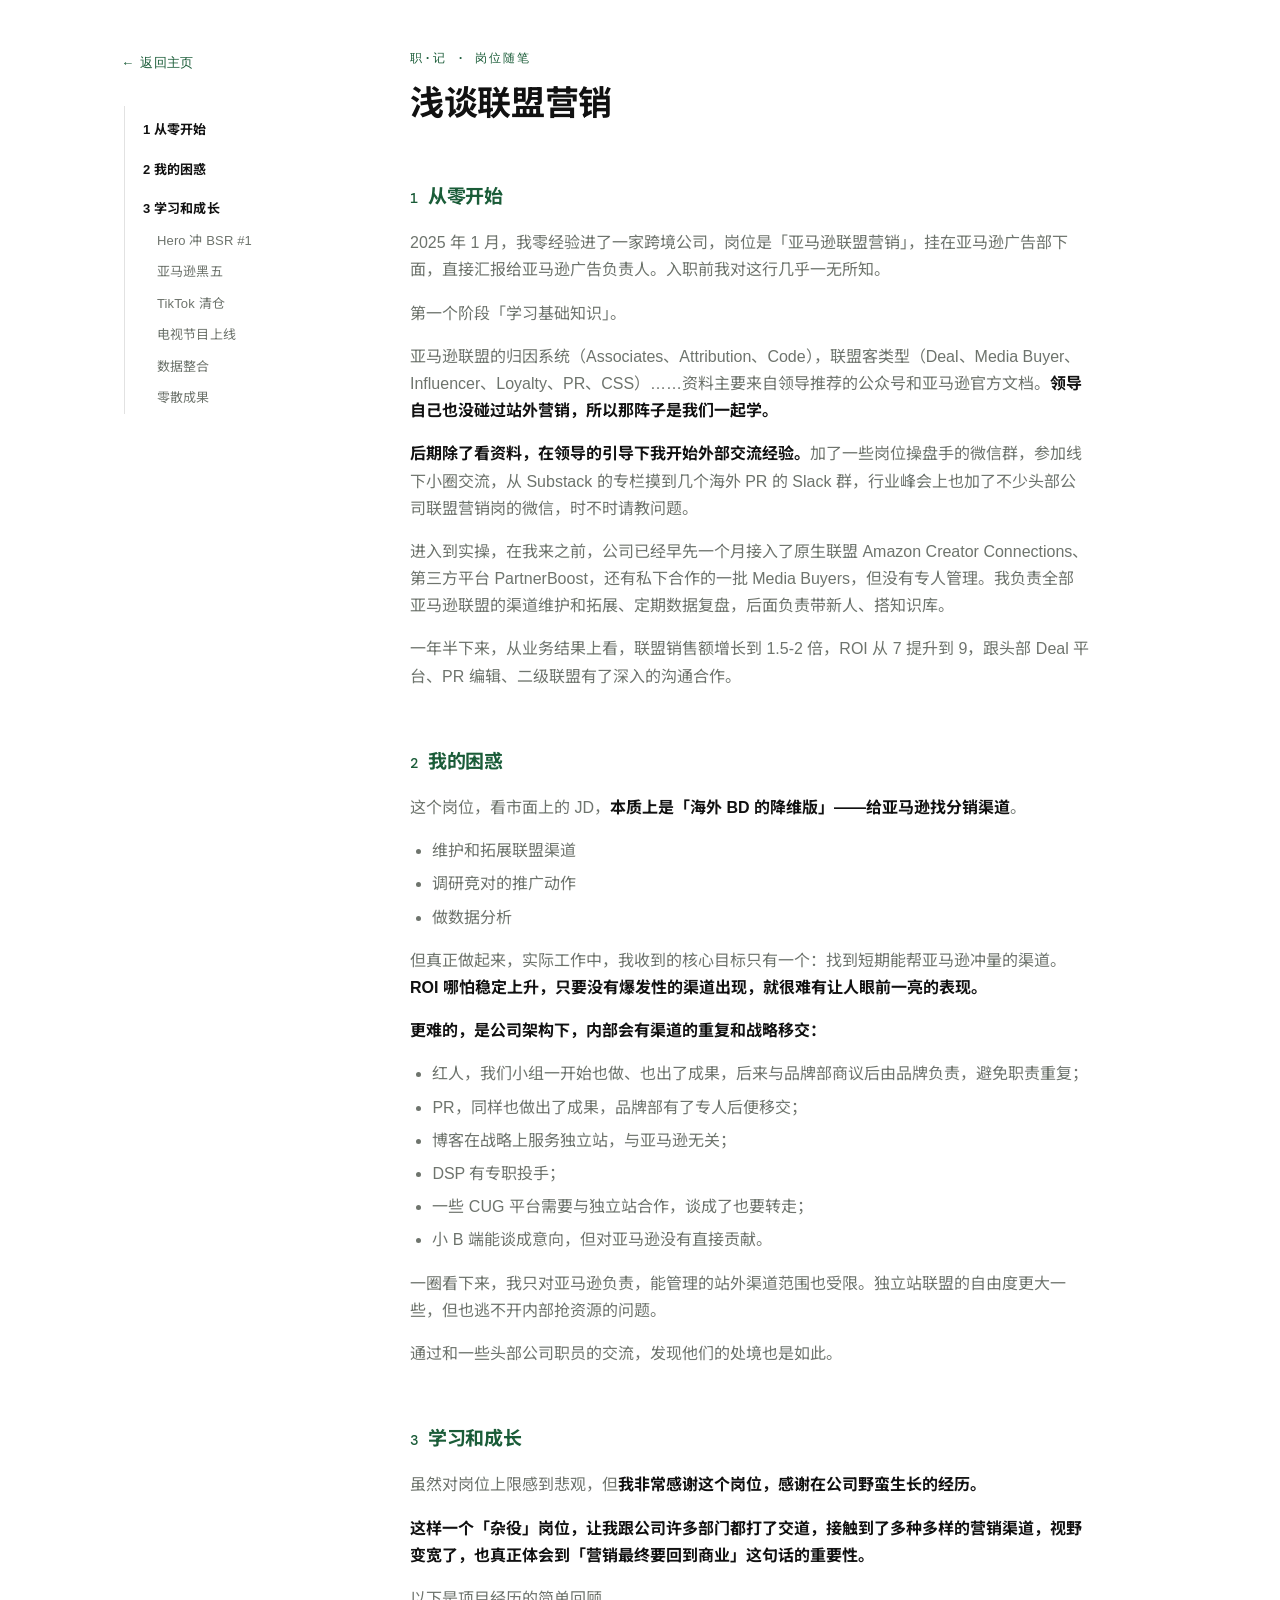
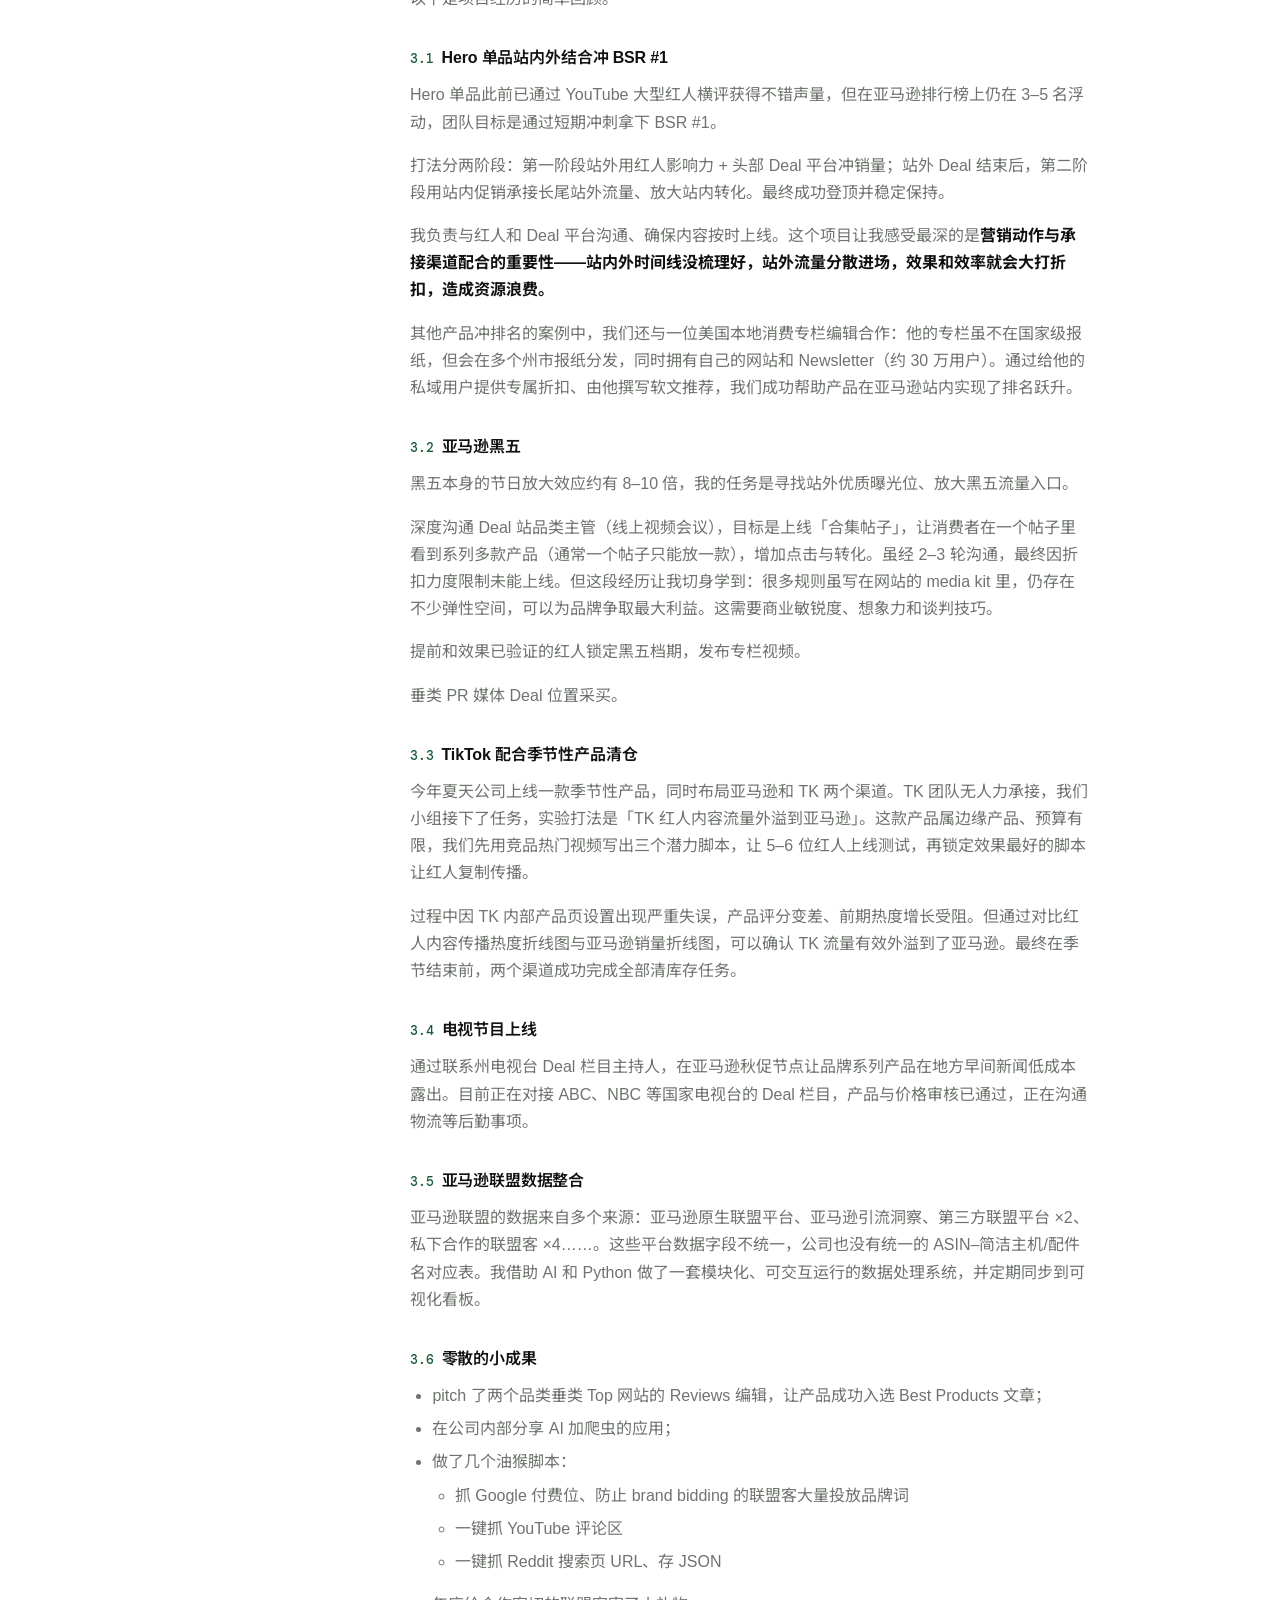
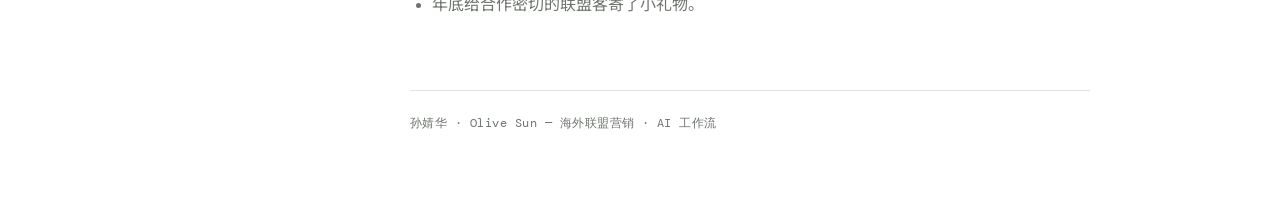
==== article-lianmeng.html @ 5887c74d "上线作品集：新增直播购物时间线、TICKEY 计划书、联盟营销文章及媒体资源 - 新增 live-shopping-timeline.html / tickey-bbf-swiss.html / ar" ====
<!doctype html>
<html lang="zh">
<head>
<meta charset="UTF-8">
<meta name="viewport" content="width=device-width, initial-scale=1.0">
<title>浅谈联盟营销 · 孙婧华 Olive Sun</title>
<link rel="preconnect" href="https://fonts.googleapis.com">
<link rel="preconnect" href="https://fonts.gstatic.com" crossorigin>
<link href="https://fonts.googleapis.com/css2?family=Inter:wght@400;500;600;700&family=Noto+Sans+SC:wght@400;500;700&family=DM+Mono:wght@400;500&display=swap" rel="stylesheet">
<style>
  :root {
    --green: #1a5c38;
    --ink: #111;
    --muted: #6e746d;
    --paper: #fff;
    --rule: #e2e2e2;
  }
  * { box-sizing: border-box; }
  body {
    margin: 0;
    background: var(--paper);
    color: var(--muted);
    font-family: "Helvetica Neue", Helvetica, "Inter", "PingFang SC", "Noto Sans SC", sans-serif;
    line-height: 1.7;
    font-size: 16px;
    -webkit-font-smoothing: antialiased;
    text-rendering: optimizeLegibility;
  }
  .layout {
    max-width: 1080px;
    margin: 0 auto;
    padding: 48px 24px 88px;
    display: grid;
    grid-template-columns: 230px minmax(0, 1fr);
    gap: 56px;
    align-items: start;
  }
  .side {
    position: sticky;
    top: 48px;
  }
  .back {
    display: inline-block;
    font-family: "DM Mono", monospace;
    font-size: 13px;
    color: var(--green);
    text-decoration: none;
    letter-spacing: .02em;
    margin-bottom: 32px;
  }
  .back:hover { text-decoration: underline; text-underline-offset: 3px; }
  .toc {
    display: flex;
    flex-direction: column;
    border-left: 1px solid var(--rule);
    padding-left: 18px;
  }
  .toc a {
    font-family: "Helvetica Neue", Helvetica, "Inter", "PingFang SC", "Noto Sans SC", sans-serif;
    font-size: 13px;
    line-height: 1.5;
    color: var(--muted);
    text-decoration: none;
    padding: 6px 0;
    letter-spacing: .01em;
  }
  .toc a:hover { color: var(--green); }
  .toc a.lvl1 { font-weight: 700; color: var(--ink); margin-top: 8px; }
  .toc a.lvl2 { padding-left: 14px; }
  .container {
    max-width: 680px;
    margin: 0;
    padding: 0;
  }
  h2, h3 { scroll-margin-top: 24px; }
  @media (max-width: 880px) {
    .layout { grid-template-columns: 1fr; gap: 0; }
    .side { position: static; }
    .toc { display: none; }
    .back { margin-bottom: 24px; }
  }
  .kicker {
    display: block;
    font-family: "DM Mono", monospace;
    font-size: 12px;
    letter-spacing: .18em;
    color: var(--green);
    text-transform: uppercase;
    font-weight: 500;
  }
  h1 {
    font-family: "Helvetica Neue", Helvetica, "Inter", "PingFang SC", "Noto Sans SC", sans-serif;
    color: var(--ink);
    font-size: 34px;
    font-weight: 700;
    letter-spacing: -0.01em;
    line-height: 1.25;
    margin: 14px 0 10px;
  }
  h2 {
    color: var(--green);
    font-size: 19px;
    font-weight: 700;
    letter-spacing: -0.01em;
    margin: 56px 0 16px;
  }
  h2 .num {
    font-family: "DM Mono", monospace;
    font-size: 14px;
    font-weight: 500;
    color: var(--green);
    margin-right: 10px;
  }
  h3 .num {
    font-family: "DM Mono", monospace;
    font-size: 13px;
    font-weight: 500;
    color: var(--green);
    margin-right: 8px;
  }
  h3 {
    color: var(--ink);
    font-size: 16px;
    font-weight: 600;
    letter-spacing: -0.01em;
    margin: 32px 0 10px;
  }
  p { margin: 0 0 16px; }
  ul { margin: 0 0 16px; padding-left: 1.4em; }
  li { margin-bottom: 6px; }
  li ul { margin-top: 6px; }
  strong { font-weight: 700; color: var(--ink); }
  em { font-style: normal; color: var(--green); }
  .foot {
    margin-top: 72px;
    padding-top: 22px;
    border-top: 1px solid var(--rule);
    font-family: "DM Mono", monospace;
    font-size: 12px;
    color: var(--muted);
    letter-spacing: .04em;
  }
</style>
</head>
<body>
<div class="layout">

  <nav class="side">
    <a class="back" href="index.html">← 返回主页</a>
    <div class="toc">
      <a href="#sec1" class="lvl1">1 从零开始</a>
      <a href="#sec2" class="lvl1">2 我的困惑</a>
      <a href="#sec3" class="lvl1">3 学习和成长</a>
      <a href="#sec3-1" class="lvl2">Hero 冲 BSR #1</a>
      <a href="#sec3-2" class="lvl2">亚马逊黑五</a>
      <a href="#sec3-3" class="lvl2">TikTok 清仓</a>
      <a href="#sec3-4" class="lvl2">电视节目上线</a>
      <a href="#sec3-5" class="lvl2">数据整合</a>
      <a href="#sec3-6" class="lvl2">零散成果</a>
    </div>
  </nav>

  <main class="container">
  <header>
    <span class="kicker">职·记 · 岗位随笔</span>
    <h1>浅谈联盟营销</h1>
  </header>

  <article>

    <section>
      <h2 id="sec1"><span class="num">1</span>从零开始</h2>

      <p>2025 年 1 月，我零经验进了一家跨境公司，岗位是「亚马逊联盟营销」，挂在亚马逊广告部下面，直接汇报给亚马逊广告负责人。入职前我对这行几乎一无所知。</p>

      <p>第一个阶段「学习基础知识」。</p>

      <p>亚马逊联盟的归因系统（Associates、Attribution、Code），联盟客类型（Deal、Media Buyer、Influencer、Loyalty、PR、CSS）……资料主要来自领导推荐的公众号和亚马逊官方文档。<strong>领导自己也没碰过站外营销，所以那阵子是我们一起学。</strong></p>

      <p><strong>后期除了看资料，在领导的引导下我开始外部交流经验。</strong>加了一些岗位操盘手的微信群，参加线下小圈交流，从 Substack 的专栏摸到几个海外 PR 的 Slack 群，行业峰会上也加了不少头部公司联盟营销岗的微信，时不时请教问题。</p>

      <p>进入到实操，在我来之前，公司已经早先一个月接入了原生联盟 Amazon Creator Connections、第三方平台 PartnerBoost，还有私下合作的一批 Media Buyers，但没有专人管理。我负责全部亚马逊联盟的渠道维护和拓展、定期数据复盘，后面负责带新人、搭知识库。</p>

      <p>一年半下来，从业务结果上看，联盟销售额增长到 1.5-2 倍，ROI 从 7 提升到 9，跟头部 Deal 平台、PR 编辑、二级联盟有了深入的沟通合作。</p>
    </section>

    <section>
      <h2 id="sec2"><span class="num">2</span>我的困惑</h2>

      <p>这个岗位，看市面上的 JD，<strong>本质上是「海外 BD 的降维版」——给亚马逊找分销渠道</strong>。</p>

      <ul>
        <li>维护和拓展联盟渠道</li>
        <li>调研竞对的推广动作</li>
        <li>做数据分析</li>
      </ul>

      <p>但真正做起来，实际工作中，我收到的核心目标只有一个：找到短期能帮亚马逊冲量的渠道。<strong>ROI 哪怕稳定上升，只要没有爆发性的渠道出现，就很难有让人眼前一亮的表现。</strong></p>

      <p><strong>更难的，是公司架构下，内部会有渠道的重复和战略移交：</strong></p>

      <ul>
        <li>红人，我们小组一开始也做、也出了成果，后来与品牌部商议后由品牌负责，避免职责重复；</li>
        <li>PR，同样也做出了成果，品牌部有了专人后便移交；</li>
        <li>博客在战略上服务独立站，与亚马逊无关；</li>
        <li>DSP 有专职投手；</li>
        <li>一些 CUG 平台需要与独立站合作，谈成了也要转走；</li>
        <li>小 B 端能谈成意向，但对亚马逊没有直接贡献。</li>
      </ul>

      <p>一圈看下来，我只对亚马逊负责，能管理的站外渠道范围也受限。独立站联盟的自由度更大一些，但也逃不开内部抢资源的问题。</p>

      <p>通过和一些头部公司职员的交流，发现他们的处境也是如此。</p>
    </section>

    <section>
      <h2 id="sec3"><span class="num">3</span>学习和成长</h2>

      <p>虽然对岗位上限感到悲观，但<strong>我非常感谢这个岗位，感谢在公司野蛮生长的经历。</strong></p>

      <p><strong>这样一个「杂役」岗位，让我跟公司许多部门都打了交道，接触到了多种多样的营销渠道，视野变宽了，也真正体会到「营销最终要回到商业」这句话的重要性。</strong></p>

      <p>以下是项目经历的简单回顾。</p>

      <h3 id="sec3-1"><span class="num">3.1</span>Hero 单品站内外结合冲 BSR #1</h3>
      <p>Hero 单品此前已通过 YouTube 大型红人横评获得不错声量，但在亚马逊排行榜上仍在 3–5 名浮动，团队目标是通过短期冲刺拿下 BSR #1。</p>
      <p>打法分两阶段：第一阶段站外用红人影响力 + 头部 Deal 平台冲销量；站外 Deal 结束后，第二阶段用站内促销承接长尾站外流量、放大站内转化。最终成功登顶并稳定保持。</p>
      <p>我负责与红人和 Deal 平台沟通、确保内容按时上线。这个项目让我感受最深的是<strong>营销动作与承接渠道配合的重要性——站内外时间线没梳理好，站外流量分散进场，效果和效率就会大打折扣，造成资源浪费。</strong></p>
      <p>其他产品冲排名的案例中，我们还与一位美国本地消费专栏编辑合作：他的专栏虽不在国家级报纸，但会在多个州市报纸分发，同时拥有自己的网站和 Newsletter（约 30 万用户）。通过给他的私域用户提供专属折扣、由他撰写软文推荐，我们成功帮助产品在亚马逊站内实现了排名跃升。</p>

      <h3 id="sec3-2"><span class="num">3.2</span>亚马逊黑五</h3>
      <p>黑五本身的节日放大效应约有 8–10 倍，我的任务是寻找站外优质曝光位、放大黑五流量入口。</p>
      <p>深度沟通 Deal 站品类主管（线上视频会议），目标是上线「合集帖子」，让消费者在一个帖子里看到系列多款产品（通常一个帖子只能放一款），增加点击与转化。虽经 2–3 轮沟通，最终因折扣力度限制未能上线。但这段经历让我切身学到：很多规则虽写在网站的 media kit 里，仍存在不少弹性空间，可以为品牌争取最大利益。这需要商业敏锐度、想象力和谈判技巧。</p>
      <p>提前和效果已验证的红人锁定黑五档期，发布专栏视频。</p>
      <p>垂类 PR 媒体 Deal 位置采买。</p>

      <h3 id="sec3-3"><span class="num">3.3</span>TikTok 配合季节性产品清仓</h3>
      <p>今年夏天公司上线一款季节性产品，同时布局亚马逊和 TK 两个渠道。TK 团队无人力承接，我们小组接下了任务，实验打法是「TK 红人内容流量外溢到亚马逊」。这款产品属边缘产品、预算有限，我们先用竞品热门视频写出三个潜力脚本，让 5–6 位红人上线测试，再锁定效果最好的脚本让红人复制传播。</p>
      <p>过程中因 TK 内部产品页设置出现严重失误，产品评分变差、前期热度增长受阻。但通过对比红人内容传播热度折线图与亚马逊销量折线图，可以确认 TK 流量有效外溢到了亚马逊。最终在季节结束前，两个渠道成功完成全部清库存任务。</p>

      <h3 id="sec3-4"><span class="num">3.4</span>电视节目上线</h3>
      <p>通过联系州电视台 Deal 栏目主持人，在亚马逊秋促节点让品牌系列产品在地方早间新闻低成本露出。目前正在对接 ABC、NBC 等国家电视台的 Deal 栏目，产品与价格审核已通过，正在沟通物流等后勤事项。</p>

      <h3 id="sec3-5"><span class="num">3.5</span>亚马逊联盟数据整合</h3>
      <p>亚马逊联盟的数据来自多个来源：亚马逊原生联盟平台、亚马逊引流洞察、第三方联盟平台 ×2、私下合作的联盟客 ×4……。这些平台数据字段不统一，公司也没有统一的 ASIN–简洁主机/配件名对应表。我借助 AI 和 Python 做了一套模块化、可交互运行的数据处理系统，并定期同步到可视化看板。</p>

      <h3 id="sec3-6"><span class="num">3.6</span>零散的小成果</h3>
      <ul>
        <li>pitch 了两个品类垂类 Top 网站的 Reviews 编辑，让产品成功入选 Best Products 文章；</li>
        <li>在公司内部分享 AI 加爬虫的应用；</li>
        <li>做了几个油猴脚本：
          <ul>
            <li>抓 Google 付费位、防止 brand bidding 的联盟客大量投放品牌词</li>
            <li>一键抓 YouTube 评论区</li>
            <li>一键抓 Reddit 搜索页 URL、存 JSON</li>
          </ul>
        </li>
        <li>年底给合作密切的联盟客寄了小礼物。</li>
      </ul>
    </section>

  </article>

  <footer class="foot">
    孙婧华 · Olive Sun — 海外联盟营销 · AI 工作流
  </footer>

  </main>

</div>
</body>
</html>
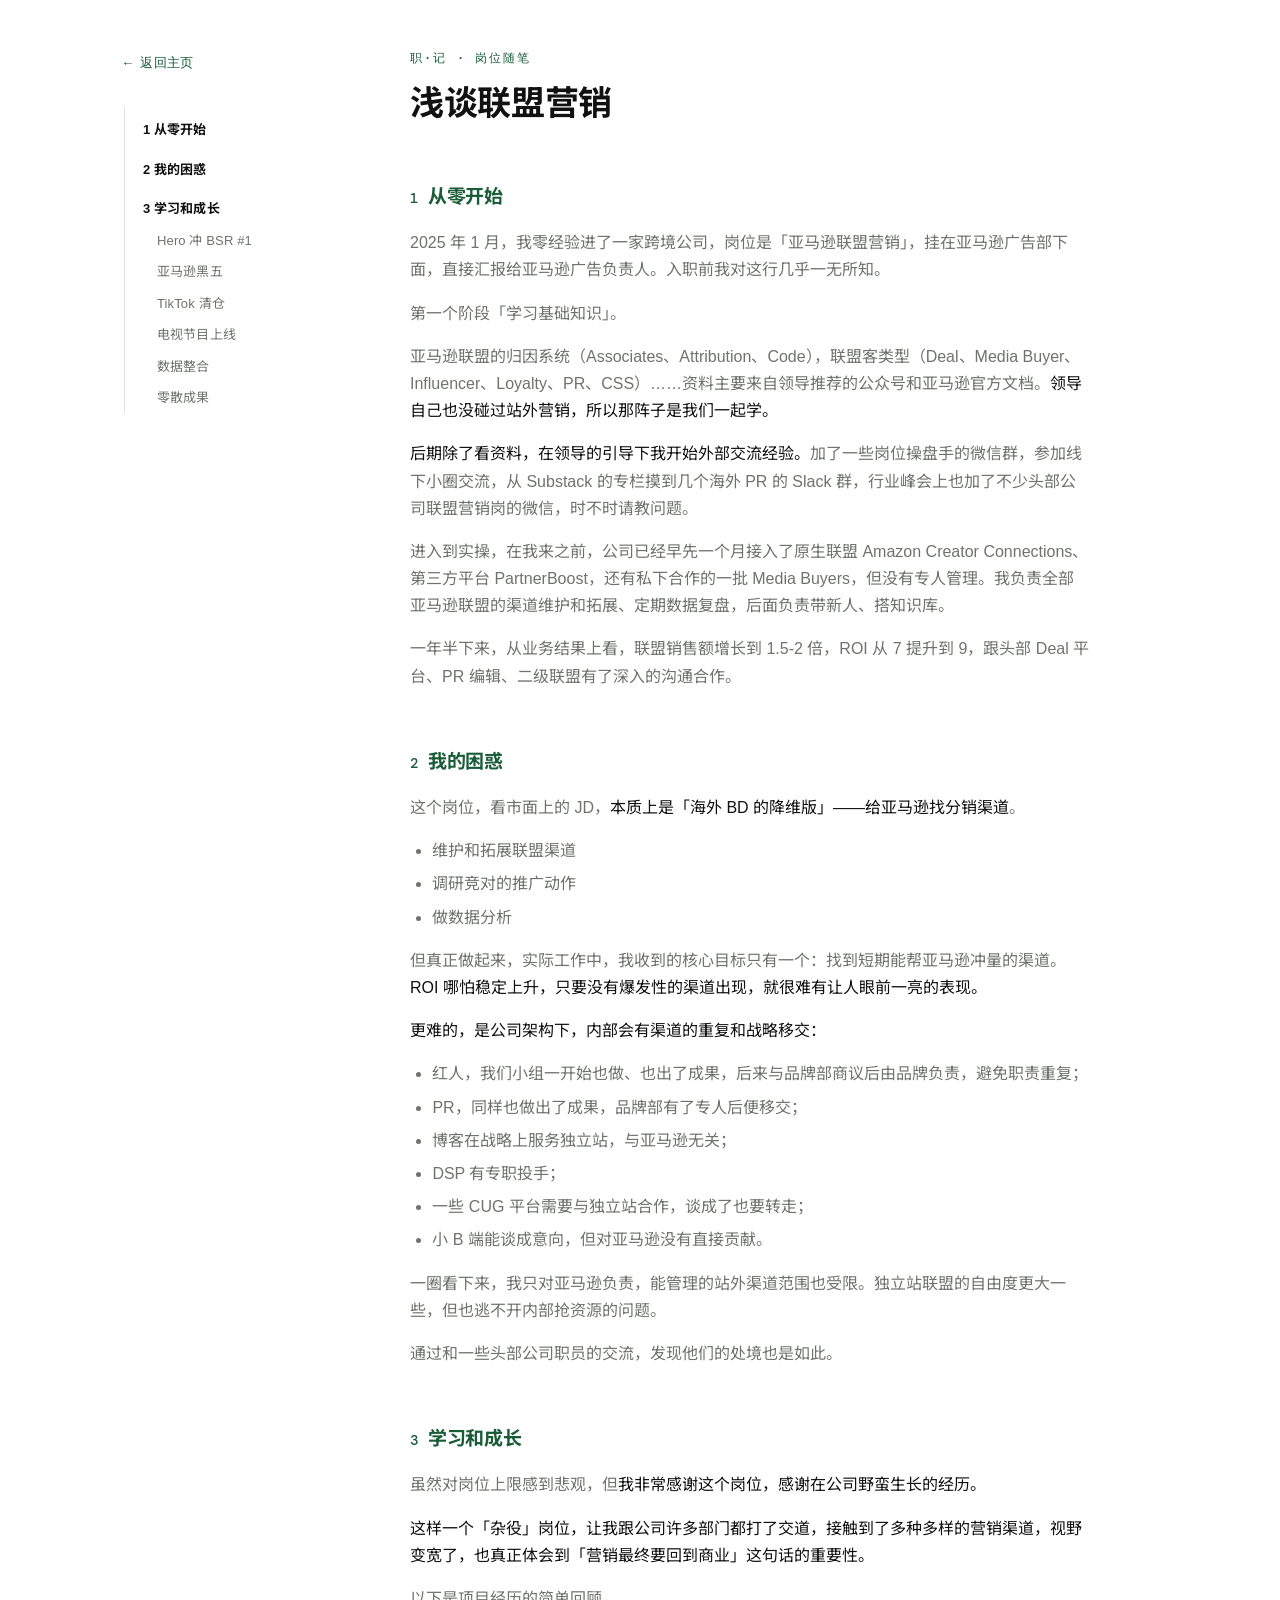
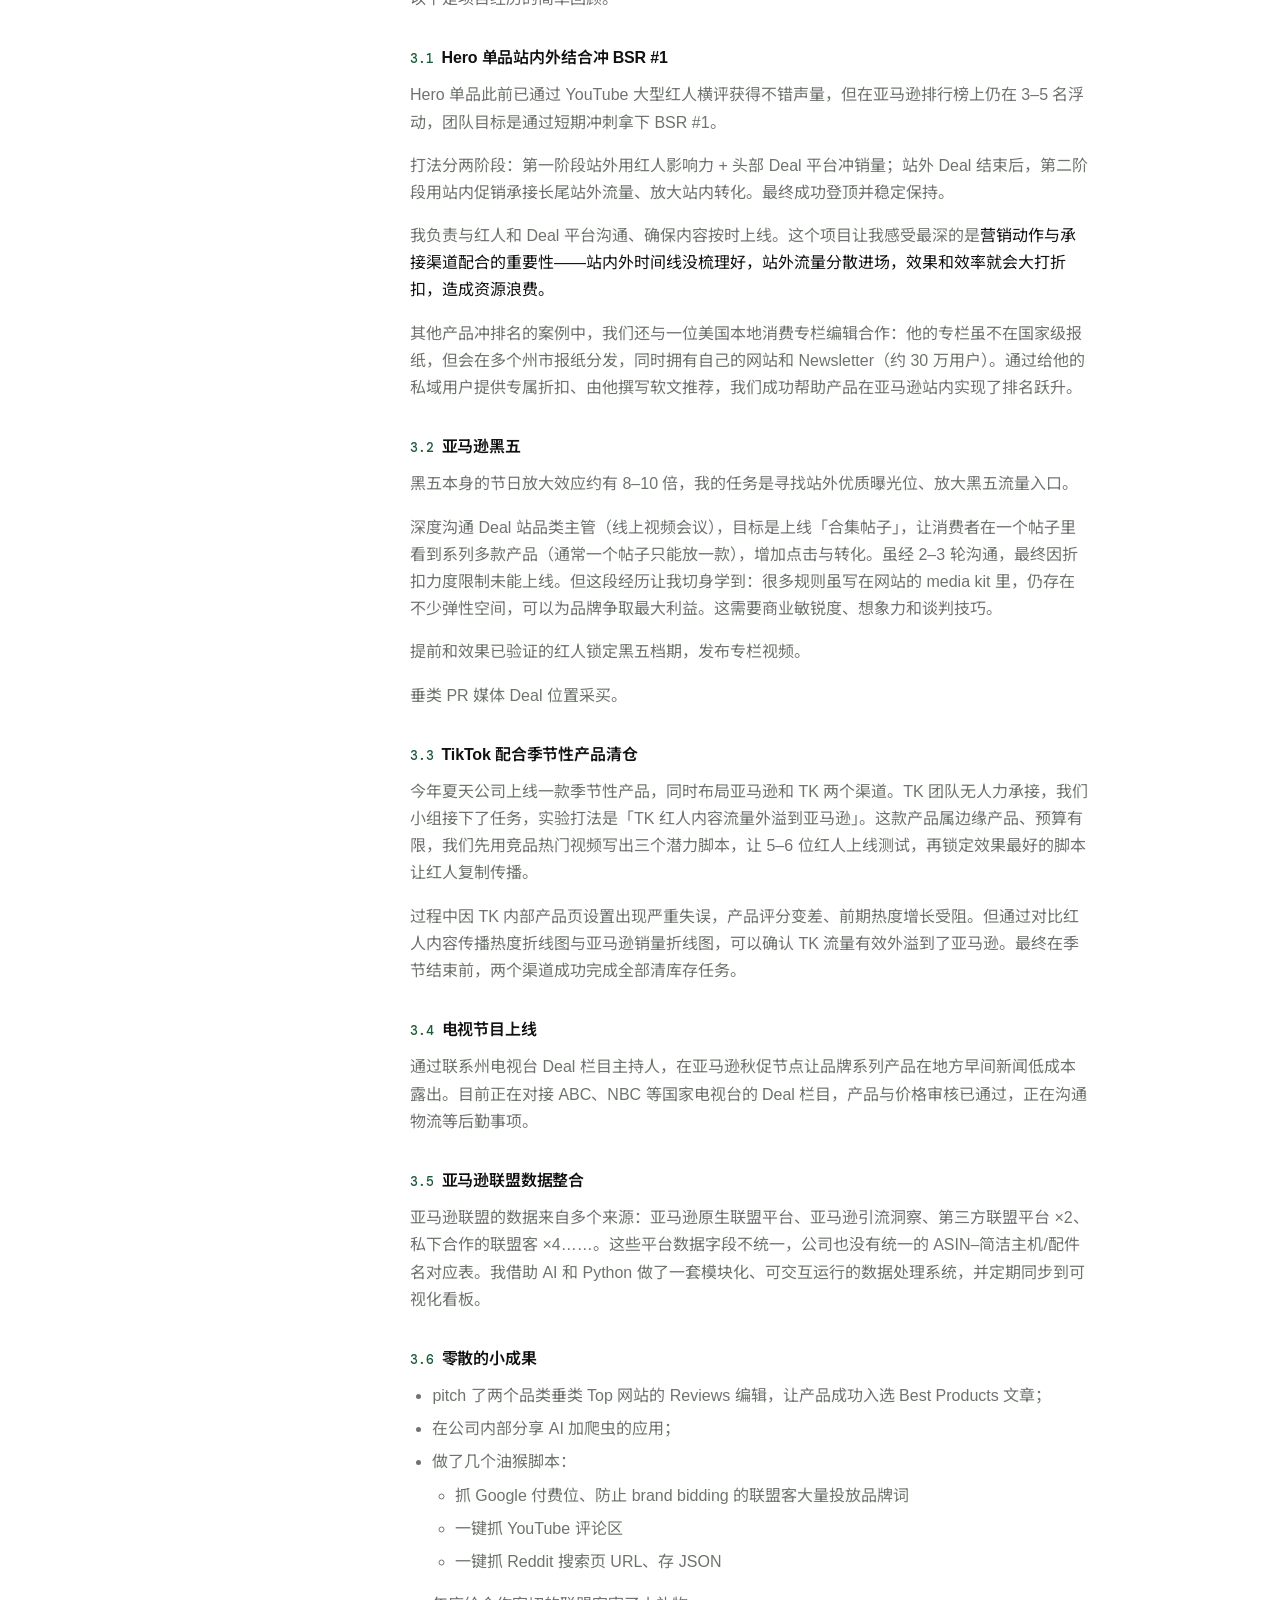
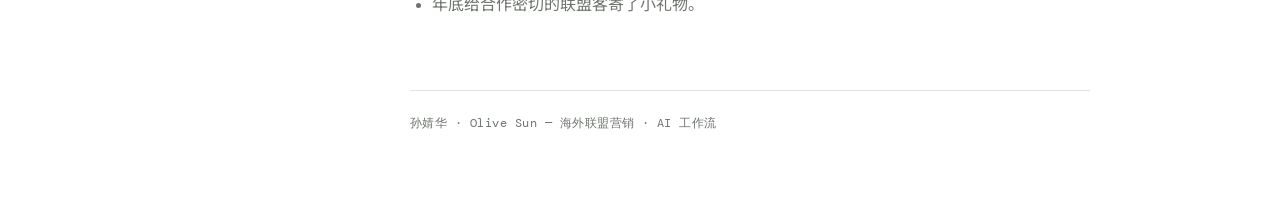
==== commit 4611333b: "article-lianmeng: 正文强调句去加粗（保留黑色） Co-Authored-By: Claude Code <noreply@anthropic.com>" ====
--- a/article-lianmeng.html
+++ b/article-lianmeng.html
@@ -129,7 +129,7 @@
   ul { margin: 0 0 16px; padding-left: 1.4em; }
   li { margin-bottom: 6px; }
   li ul { margin-top: 6px; }
-  strong { font-weight: 700; color: var(--ink); }
+  strong { font-weight: 400; color: var(--ink); }
   em { font-style: normal; color: var(--green); }
   .foot {
     margin-top: 72px;
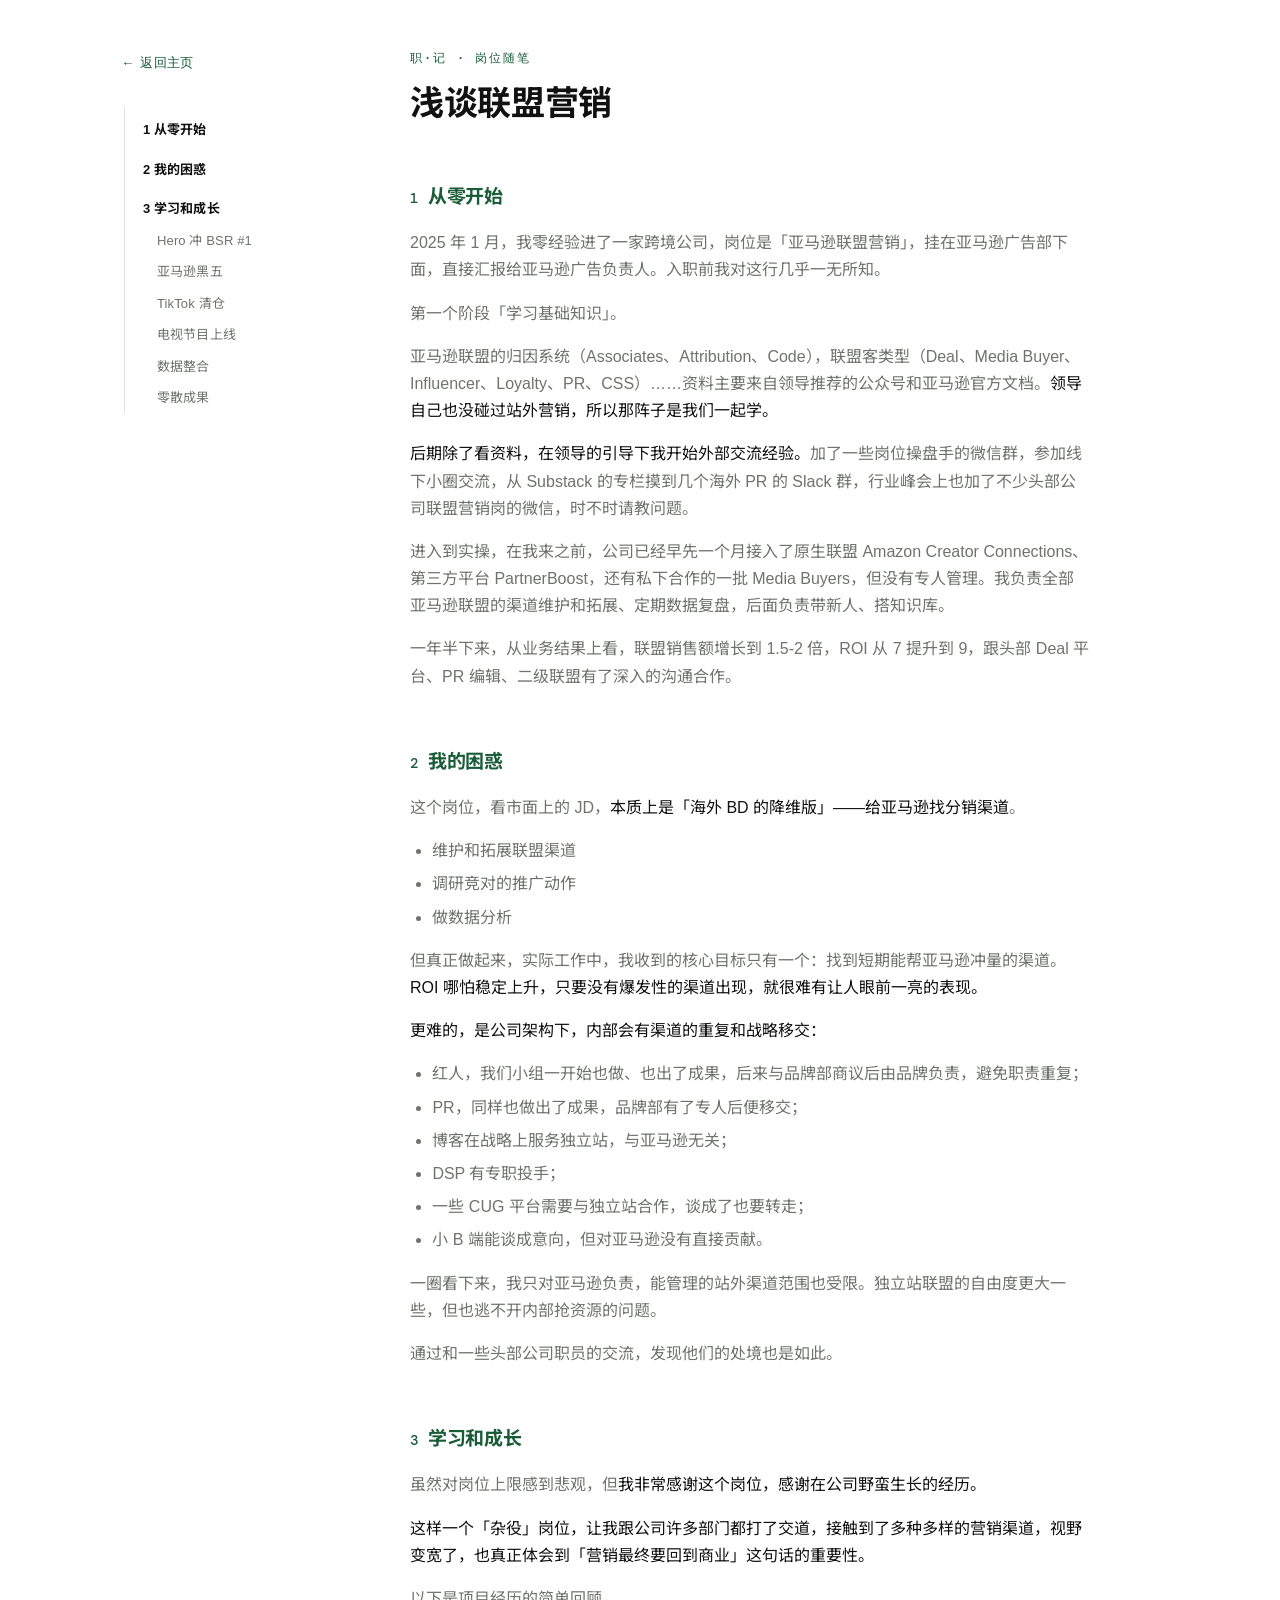
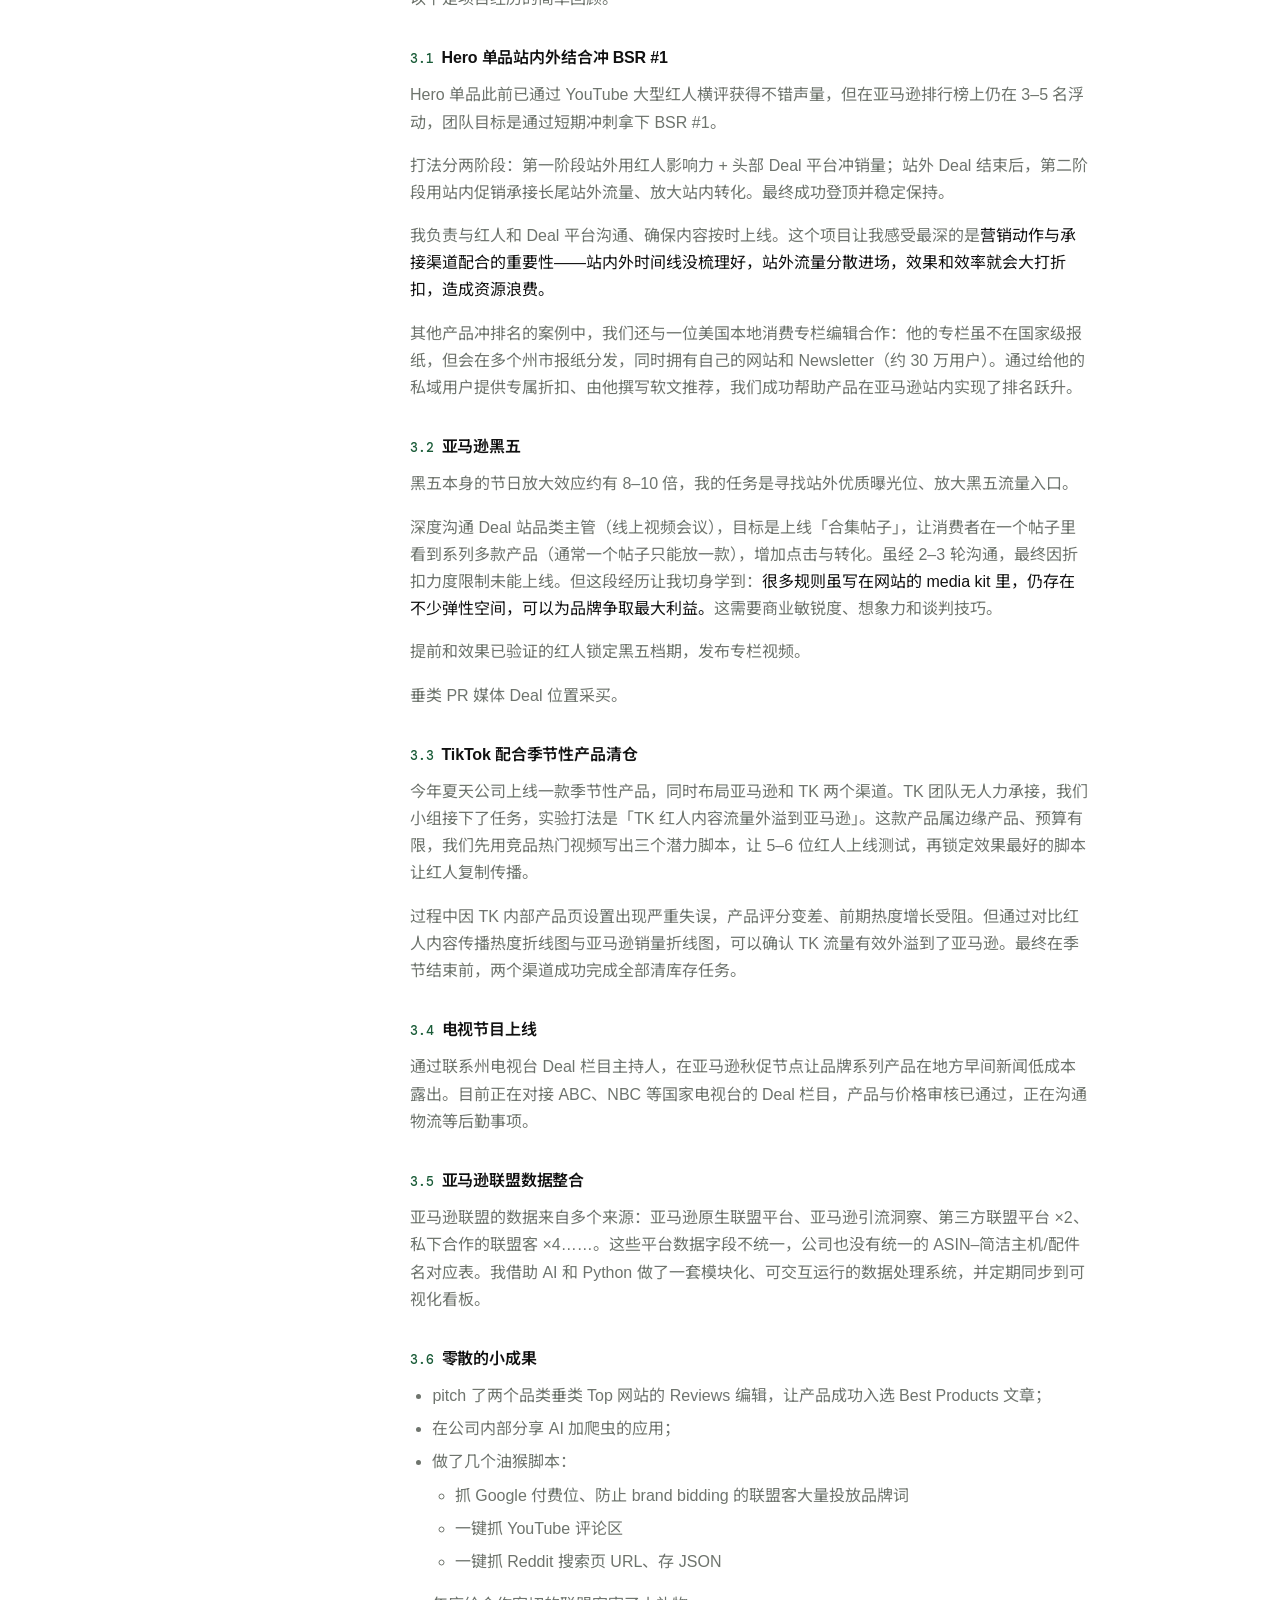
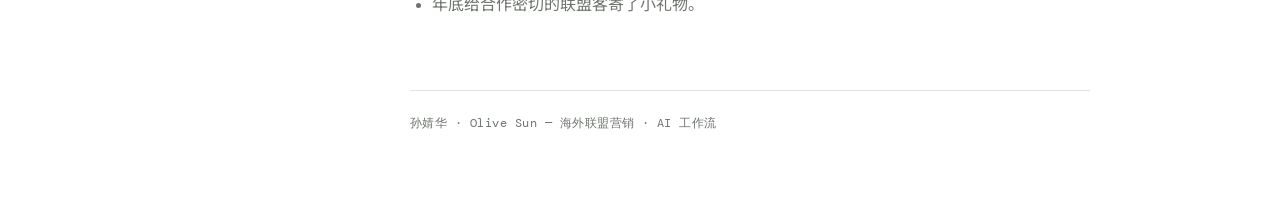
==== commit b99d471c: "article-lianmeng: 黑五 media kit 弹性空间句加黑色强调 Co-Authored-By: Claude Code <noreply@anthropic.com>" ====
--- a/article-lianmeng.html
+++ b/article-lianmeng.html
@@ -230,7 +230,7 @@
 
       <h3 id="sec3-2"><span class="num">3.2</span>亚马逊黑五</h3>
       <p>黑五本身的节日放大效应约有 8–10 倍，我的任务是寻找站外优质曝光位、放大黑五流量入口。</p>
-      <p>深度沟通 Deal 站品类主管（线上视频会议），目标是上线「合集帖子」，让消费者在一个帖子里看到系列多款产品（通常一个帖子只能放一款），增加点击与转化。虽经 2–3 轮沟通，最终因折扣力度限制未能上线。但这段经历让我切身学到：很多规则虽写在网站的 media kit 里，仍存在不少弹性空间，可以为品牌争取最大利益。这需要商业敏锐度、想象力和谈判技巧。</p>
+      <p>深度沟通 Deal 站品类主管（线上视频会议），目标是上线「合集帖子」，让消费者在一个帖子里看到系列多款产品（通常一个帖子只能放一款），增加点击与转化。虽经 2–3 轮沟通，最终因折扣力度限制未能上线。但这段经历让我切身学到：<strong>很多规则虽写在网站的 media kit 里，仍存在不少弹性空间，可以为品牌争取最大利益。</strong>这需要商业敏锐度、想象力和谈判技巧。</p>
       <p>提前和效果已验证的红人锁定黑五档期，发布专栏视频。</p>
       <p>垂类 PR 媒体 Deal 位置采买。</p>
 
